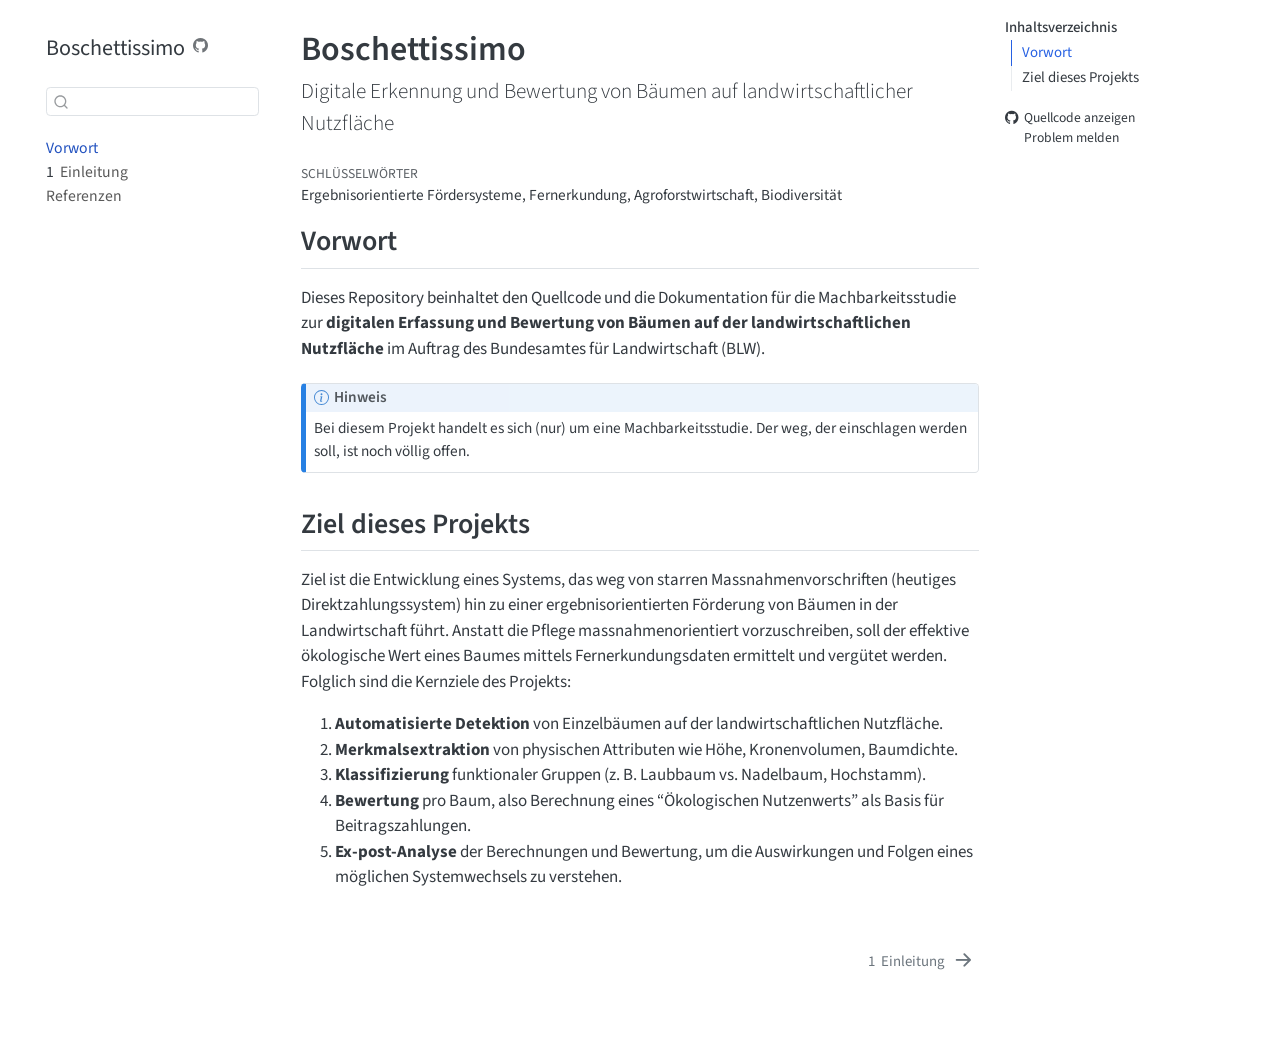
==== index.html @ b822438f "Built site for gh-pages" ====
<!DOCTYPE html>
<html xmlns="http://www.w3.org/1999/xhtml" lang="de-CH" xml:lang="de-CH"><head>

<meta charset="utf-8">
<meta name="generator" content="quarto-1.10.18">

<meta name="viewport" content="width=device-width, initial-scale=1.0, user-scalable=yes">

<meta name="keywords" content="Ergebnisorientierte Fördersysteme, Fernerkundung, Agroforstwirtschaft, Biodiversität">

<title>Boschettissimo</title>
<style>
/* Default styles provided by pandoc.
** See https://pandoc.org/MANUAL.html#variables-for-html for config info.
*/
span.smallcaps{font-variant: small-caps;}
div.columns{display: flex; gap: 1.5em;}
div.column{flex: auto;}
@media screen {
div.columns{gap: min(4vw, 1.5em);}
div.column{overflow-x: auto;}
}
div.hanging-indent{margin-left: 1.5em; text-indent: -1.5em;}
ul.task-list{list-style: none;}
ul.task-list li input[type="checkbox"] {
  width: 0.8em;
  margin: 0 0.8em 0.2em -1em; /* quarto-specific, see https://github.com/quarto-dev/quarto-cli/issues/4556 */ 
  vertical-align: middle;
}
</style>


<script src="site_libs/quarto-nav/quarto-nav.js"></script>
<script src="site_libs/quarto-nav/headroom.min.js"></script>
<script src="site_libs/clipboard/clipboard.min.js"></script>
<script src="site_libs/quarto-search/autocomplete.umd.js"></script>
<script src="site_libs/quarto-search/fuse.min.js"></script>
<script src="site_libs/quarto-search/quarto-search.js"></script>
<meta name="quarto:offset" content="./">
<link href="./intro.html" rel="next">
<script src="site_libs/quarto-html/quarto.js" type="module"></script>
<script src="site_libs/quarto-html/tabsets/tabsets.js" type="module"></script>
<script src="site_libs/quarto-html/popper.min.js"></script>
<script src="site_libs/quarto-html/tippy.umd.min.js"></script>
<script src="site_libs/quarto-html/anchor.min.js"></script>
<link href="site_libs/quarto-html/tippy.css" rel="stylesheet">
<link href="site_libs/quarto-html/quarto-syntax-highlighting-64a204ab8560d761af7679ceaba22944.css" rel="stylesheet" id="quarto-text-highlighting-styles">
<script src="site_libs/bootstrap/bootstrap.min.js"></script>
<link href="site_libs/bootstrap/bootstrap-icons.css" rel="stylesheet">
<link href="site_libs/bootstrap/bootstrap-343830dee7e81009abd9657442190b55.min.css" rel="stylesheet" append-hash="true" id="quarto-bootstrap" data-mode="light">
<script id="quarto-search-options" type="application/json">{
  "location": "sidebar",
  "copy-button": false,
  "collapse-after": 3,
  "panel-placement": "start",
  "type": "textbox",
  "limit": 50,
  "keyboard-shortcut": [
    "f",
    "/",
    "s"
  ],
  "show-item-context": false,
  "language": {
    "search-no-results-text": "Keine Treffer",
    "search-matching-documents-text": "Treffer",
    "search-copy-link-title": "Link in die Suche kopieren",
    "search-hide-matches-text": "Zusätzliche Treffer verbergen",
    "search-more-match-text": "weitere Treffer in diesem Dokument",
    "search-more-matches-text": "weitere Treffer in diesem Dokument",
    "search-clear-button-title": "Zurücksetzen",
    "search-text-placeholder": "",
    "search-detached-cancel-button-title": "Abbrechen",
    "search-submit-button-title": "Abschicken",
    "search-label": "Suchen"
  }
}</script>


</head>

<body class="nav-sidebar floating quarto-light">

<div id="quarto-search-results"></div>
  <header id="quarto-header" class="headroom fixed-top">
  <nav class="quarto-secondary-nav">
    <div class="container-fluid d-flex">
      <button type="button" class="quarto-btn-toggle btn" data-bs-toggle="collapse" role="button" data-bs-target=".quarto-sidebar-collapse-item" aria-controls="quarto-sidebar" aria-expanded="false" aria-label="Seitenleiste umschalten" onclick="if (window.quartoToggleHeadroom) { window.quartoToggleHeadroom(); }">
        <i class="bi bi-layout-text-sidebar-reverse"></i>
      </button>
        <nav class="quarto-page-breadcrumbs" aria-label="breadcrumb"><ol class="breadcrumb"><li class="breadcrumb-item"><a href="./index.html">Vorwort</a></li></ol></nav>
        <a class="flex-grow-1" role="navigation" data-bs-toggle="collapse" data-bs-target=".quarto-sidebar-collapse-item" aria-controls="quarto-sidebar" aria-expanded="false" aria-label="Seitenleiste umschalten" onclick="if (window.quartoToggleHeadroom) { window.quartoToggleHeadroom(); }">      
        </a>
      <button type="button" class="btn quarto-search-button" aria-label="Suchen" onclick="window.quartoOpenSearch();">
        <i class="bi bi-search"></i>
      </button>
    </div>
  </nav>
</header>
<!-- content -->
<div id="quarto-content" class="quarto-container page-columns page-rows-contents page-layout-article">
<!-- sidebar -->
  <nav id="quarto-sidebar" class="sidebar collapse collapse-horizontal quarto-sidebar-collapse-item sidebar-navigation floating overflow-auto">
    <div class="pt-lg-2 mt-2 text-left sidebar-header">
    <div class="sidebar-title mb-0 py-0">
      <a href="./">Boschettissimo</a> 
        <div class="sidebar-tools-main">
    <a href="https://github.com/blw-ofag-ufag/boschettissimo/tree/main/docs/" title="Quellcode" class="quarto-navigation-tool px-1" aria-label="Quellcode"><i class="bi bi-github"></i></a>
</div>
    </div>
      </div>
        <div class="mt-2 flex-shrink-0 align-items-center">
        <div class="sidebar-search">
        <div id="quarto-search" class="" title="Suchen"></div>
        </div>
        </div>
    <div class="sidebar-menu-container"> 
    <ul class="list-unstyled mt-1">
        <li class="sidebar-item">
  <div class="sidebar-item-container"> 
  <a href="./index.html" class="sidebar-item-text sidebar-link active">
 <span class="menu-text">Vorwort</span></a>
  </div>
</li>
        <li class="sidebar-item">
  <div class="sidebar-item-container"> 
  <a href="./intro.html" class="sidebar-item-text sidebar-link">
 <span class="menu-text"><span class="chapter-number">1</span>&nbsp; <span class="chapter-title">Einleitung</span></span></a>
  </div>
</li>
        <li class="sidebar-item">
  <div class="sidebar-item-container"> 
  <a href="./references.html" class="sidebar-item-text sidebar-link">
 <span class="menu-text">Referenzen</span></a>
  </div>
</li>
    </ul>
    </div>
</nav>
<div id="quarto-sidebar-glass" class="quarto-sidebar-collapse-item" data-bs-toggle="collapse" data-bs-target=".quarto-sidebar-collapse-item"></div>
<!-- margin-sidebar -->
    <div id="quarto-margin-sidebar" class="sidebar margin-sidebar">
        <nav id="TOC" role="doc-toc" class="toc-active">
    <h2 id="toc-title">Inhaltsverzeichnis</h2>
   
  <ul>
  <li><a href="#vorwort" id="toc-vorwort" class="nav-link active" data-scroll-target="#vorwort">Vorwort</a></li>
  <li><a href="#ziel-dieses-projekts" id="toc-ziel-dieses-projekts" class="nav-link" data-scroll-target="#ziel-dieses-projekts">Ziel dieses Projekts</a></li>
  </ul>
<div class="toc-actions"><ul><li><a href="https://github.com/blw-ofag-ufag/boschettissimo/blob/main/docs/index.qmd" class="toc-action"><i class="bi bi-github"></i>Quellcode anzeigen</a></li><li><a href="https://github.com/blw-ofag-ufag/boschettissimo/issues/new" class="toc-action"><i class="bi empty"></i>Problem melden</a></li></ul></div></nav>
    </div>
<!-- main -->
<main class="content" id="quarto-document-content">

<header id="title-block-header" class="quarto-title-block default">
<div class="quarto-title">
<h1 class="title">Boschettissimo</h1>
<p class="subtitle lead">Digitale Erkennung und Bewertung von Bäumen auf landwirtschaftlicher Nutzfläche</p>
</div>



<div class="quarto-title-meta">

    
  
    
  </div>
  

<div>
  <div class="keywords">
    <div class="block-title">Schlüsselwörter</div>
    <p>Ergebnisorientierte Fördersysteme, Fernerkundung, Agroforstwirtschaft, Biodiversität</p>
  </div>
</div>

</header>


<section id="vorwort" class="level2 unnumbered">
<h2 class="unnumbered anchored" data-anchor-id="vorwort">Vorwort</h2>
<p>Dieses Repository beinhaltet den Quellcode und die Dokumentation für die Machbarkeitsstudie zur <strong>digitalen Erfassung und Bewertung von Bäumen auf der landwirtschaftlichen Nutzfläche</strong> im Auftrag des Bundesamtes für Landwirtschaft (BLW).</p>
<div class="callout callout-style-default callout-note callout-titled">
<div class="callout-header d-flex align-content-center">
<div class="callout-icon-container">
<i class="callout-icon"></i>
</div>
<div class="callout-title-container flex-fill">
Hinweis
</div>
</div>
<div class="callout-body-container callout-body">
<p>Bei diesem Projekt handelt es sich (nur) um eine Machbarkeitsstudie. Der weg, der einschlagen werden soll, ist noch völlig offen.</p>
</div>
</div>
</section>
<section id="ziel-dieses-projekts" class="level2">
<h2 class="anchored" data-anchor-id="ziel-dieses-projekts">Ziel dieses Projekts</h2>
<p>Ziel ist die Entwicklung eines Systems, das weg von starren Massnahmenvorschriften (heutiges Direktzahlungssystem) hin zu einer ergebnisorientierten Förderung von Bäumen in der Landwirtschaft führt. Anstatt die Pflege massnahmenorientiert vorzuschreiben, soll der effektive ökologische Wert eines Baumes mittels Fernerkundungsdaten ermittelt und vergütet werden. Folglich sind die Kernziele des Projekts:</p>
<ol type="1">
<li><strong>Automatisierte Detektion</strong> von Einzelbäumen auf der landwirtschaftlichen Nutzfläche.</li>
<li><strong>Merkmalsextraktion</strong> von physischen Attributen wie Höhe, Kronenvolumen, Baumdichte.</li>
<li><strong>Klassifizierung</strong> funktionaler Gruppen (z. B. Laubbaum vs.&nbsp;Nadelbaum, Hochstamm).</li>
<li><strong>Bewertung</strong> pro Baum, also Berechnung eines “Ökologischen Nutzenwerts” als Basis für Beitragszahlungen.</li>
<li><strong>Ex-post-Analyse</strong> der Berechnungen und Bewertung, um die Auswirkungen und Folgen eines möglichen Systemwechsels zu verstehen.</li>
</ol>


</section>

</main> <!-- /main -->
<script id="quarto-html-after-body" type="application/javascript">
  window.document.addEventListener("DOMContentLoaded", function (event) {
    const icon = "";
    const anchorJS = new window.AnchorJS();
    anchorJS.options = {
      placement: 'right',
      icon: icon
    };
    anchorJS.add('.anchored');
    const isCodeAnnotation = (el) => {
      for (const clz of el.classList) {
        if (clz.startsWith('code-annotation-')) {                     
          return true;
        }
      }
      return false;
    }
    const onCopySuccess = function(e) {
      // button target
      const button = e.trigger;
      // don't keep focus
      button.blur();
      // flash "checked"
      button.classList.add('code-copy-button-checked');
      var currentTitle = button.getAttribute("title");
      button.setAttribute("title", "Kopiert");
      let tooltip;
      if (window.bootstrap) {
        button.setAttribute("data-bs-toggle", "tooltip");
        button.setAttribute("data-bs-placement", "left");
        button.setAttribute("data-bs-title", "Kopiert");
        tooltip = new bootstrap.Tooltip(button, 
          { trigger: "manual", 
            customClass: "code-copy-button-tooltip",
            offset: [0, -8]});
        tooltip.show();    
      }
      setTimeout(function() {
        if (tooltip) {
          tooltip.hide();
          button.removeAttribute("data-bs-title");
          button.removeAttribute("data-bs-toggle");
          button.removeAttribute("data-bs-placement");
        }
        button.setAttribute("title", currentTitle);
        button.classList.remove('code-copy-button-checked');
      }, 1000);
      // clear code selection
      e.clearSelection();
    }
    const getTextToCopy = function(trigger) {
      const outerScaffold = trigger.parentElement.cloneNode(true);
      const codeEl = outerScaffold.querySelector('code');
      for (const childEl of codeEl.children) {
        if (isCodeAnnotation(childEl)) {
          childEl.remove();
        }
      }
      return codeEl.innerText;
    }
    const clipboard = new window.ClipboardJS('.code-copy-button:not([data-in-quarto-modal])', {
      text: getTextToCopy
    });
    clipboard.on('success', onCopySuccess);
    if (window.document.getElementById('quarto-embedded-source-code-modal')) {
      const clipboardModal = new window.ClipboardJS('.code-copy-button[data-in-quarto-modal]', {
        text: getTextToCopy,
        container: window.document.getElementById('quarto-embedded-source-code-modal')
      });
      clipboardModal.on('success', onCopySuccess);
    }
      var localhostRegex = new RegExp(/^(?:http|https):\/\/localhost\:?[0-9]*\//);
      var mailtoRegex = new RegExp(/^mailto:/);
        var filterRegex = new RegExp('/' + window.location.host + '/');
      var isInternal = (href) => {
          return filterRegex.test(href) || localhostRegex.test(href) || mailtoRegex.test(href);
      }
      // Inspect non-navigation links and adorn them if external
     var links = window.document.querySelectorAll('a[href]:not(.nav-link):not(.navbar-brand):not(.toc-action):not(.sidebar-link):not(.sidebar-item-toggle):not(.pagination-link):not(.no-external):not([aria-hidden]):not(.dropdown-item):not(.quarto-navigation-tool):not(.about-link)');
      for (var i=0; i<links.length; i++) {
        const link = links[i];
        if (!isInternal(link.href)) {
          // undo the damage that might have been done by quarto-nav.js in the case of
          // links that we want to consider external
          if (link.dataset.originalHref !== undefined) {
            link.href = link.dataset.originalHref;
          }
        }
      }
    function tippyHover(el, contentFn, onTriggerFn, onUntriggerFn) {
      const config = {
        allowHTML: true,
        maxWidth: 500,
        delay: 100,
        arrow: false,
        appendTo: function(el) {
            return el.parentElement;
        },
        interactive: true,
        interactiveBorder: 10,
        theme: 'quarto',
        placement: 'bottom-start',
      };
      if (contentFn) {
        config.content = contentFn;
      }
      if (onTriggerFn) {
        config.onTrigger = onTriggerFn;
      }
      if (onUntriggerFn) {
        config.onUntrigger = onUntriggerFn;
      }
      window.tippy(el, config); 
    }
    const noterefs = window.document.querySelectorAll('a[role="doc-noteref"]');
    for (var i=0; i<noterefs.length; i++) {
      const ref = noterefs[i];
      tippyHover(ref, function() {
        // use id or data attribute instead here
        let href = ref.getAttribute('data-footnote-href') || ref.getAttribute('href');
        try { href = new URL(href).hash; } catch {}
        const id = href.replace(/^#\/?/, "");
        const note = window.document.getElementById(id);
        if (note) {
          return note.innerHTML;
        } else {
          return "";
        }
      });
    }
    const xrefs = window.document.querySelectorAll('a.quarto-xref');
    const processXRef = (id, note) => {
      // Strip column container classes
      const stripColumnClz = (el) => {
        el.classList.remove("page-full", "page-columns");
        if (el.children) {
          for (const child of el.children) {
            stripColumnClz(child);
          }
        }
      }
      stripColumnClz(note)
      if (id === null || id.startsWith('sec-')) {
        // Special case sections, only their first couple elements
        const container = document.createElement("div");
        if (note.children && note.children.length > 2) {
          container.appendChild(note.children[0].cloneNode(true));
          for (let i = 1; i < note.children.length; i++) {
            const child = note.children[i];
            if (child.tagName === "P" && child.innerText === "") {
              continue;
            } else {
              container.appendChild(child.cloneNode(true));
              break;
            }
          }
          if (window.Quarto?.typesetMath) {
            window.Quarto.typesetMath(container);
          }
          return container.innerHTML
        } else {
          if (window.Quarto?.typesetMath) {
            window.Quarto.typesetMath(note);
          }
          return note.innerHTML;
        }
      } else {
        // Remove any anchor links if they are present
        const anchorLink = note.querySelector('a.anchorjs-link');
        if (anchorLink) {
          anchorLink.remove();
        }
        if (window.Quarto?.typesetMath) {
          window.Quarto.typesetMath(note);
        }
        if (note.classList.contains("callout")) {
          return note.outerHTML;
        } else {
          return note.innerHTML;
        }
      }
    }
    for (var i=0; i<xrefs.length; i++) {
      const xref = xrefs[i];
      tippyHover(xref, undefined, function(instance) {
        instance.disable();
        let url = xref.getAttribute('href');
        let hash = undefined; 
        if (url.startsWith('#')) {
          hash = url;
        } else {
          try { hash = new URL(url).hash; } catch {}
        }
        if (hash) {
          const id = hash.replace(/^#\/?/, "");
          const note = window.document.getElementById(id);
          if (note !== null) {
            try {
              const html = processXRef(id, note.cloneNode(true));
              instance.setContent(html);
            } finally {
              instance.enable();
              instance.show();
            }
          } else {
            // See if we can fetch this
            fetch(url.split('#')[0])
            .then(res => res.text())
            .then(html => {
              const parser = new DOMParser();
              const htmlDoc = parser.parseFromString(html, "text/html");
              const note = htmlDoc.getElementById(id);
              if (note !== null) {
                const html = processXRef(id, note);
                instance.setContent(html);
              } 
            }).finally(() => {
              instance.enable();
              instance.show();
            });
          }
        } else {
          // See if we can fetch a full url (with no hash to target)
          // This is a special case and we should probably do some content thinning / targeting
          fetch(url)
          .then(res => res.text())
          .then(html => {
            const parser = new DOMParser();
            const htmlDoc = parser.parseFromString(html, "text/html");
            const note = htmlDoc.querySelector('main.content');
            if (note !== null) {
              // This should only happen for chapter cross references
              // (since there is no id in the URL)
              // remove the first header
              if (note.children.length > 0 && note.children[0].tagName === "HEADER") {
                note.children[0].remove();
              }
              const html = processXRef(null, note);
              instance.setContent(html);
            } 
          }).finally(() => {
            instance.enable();
            instance.show();
          });
        }
      }, function(instance) {
      });
    }
        let selectedAnnoteEl;
        const selectorForAnnotation = ( cell, annotation) => {
          let cellAttr = 'data-code-cell="' + cell + '"';
          let lineAttr = 'data-code-annotation="' +  annotation + '"';
          const selector = 'span[' + cellAttr + '][' + lineAttr + ']';
          return selector;
        }
        const selectCodeLines = (annoteEl) => {
          const doc = window.document;
          const targetCell = annoteEl.getAttribute("data-target-cell");
          const targetAnnotation = annoteEl.getAttribute("data-target-annotation");
          const annoteSpan = window.document.querySelector(selectorForAnnotation(targetCell, targetAnnotation));
          const lines = annoteSpan.getAttribute("data-code-lines").split(",");
          const lineIds = lines.map((line) => {
            return targetCell + "-" + line;
          })
          let top = null;
          let height = null;
          let parent = null;
          if (lineIds.length > 0) {
              //compute the position of the single el (top and bottom and make a div)
              const el = window.document.getElementById(lineIds[0]);
              top = el.offsetTop;
              height = el.offsetHeight;
              parent = el.parentElement.parentElement;
            if (lineIds.length > 1) {
              const lastEl = window.document.getElementById(lineIds[lineIds.length - 1]);
              const bottom = lastEl.offsetTop + lastEl.offsetHeight;
              height = bottom - top;
            }
            if (top !== null && height !== null && parent !== null) {
              // cook up a div (if necessary) and position it 
              let div = window.document.getElementById("code-annotation-line-highlight");
              if (div === null) {
                div = window.document.createElement("div");
                div.setAttribute("id", "code-annotation-line-highlight");
                div.style.position = 'absolute';
                parent.appendChild(div);
              }
              div.style.top = top - 2 + "px";
              div.style.height = height + 4 + "px";
              div.style.left = 0;
              let gutterDiv = window.document.getElementById("code-annotation-line-highlight-gutter");
              if (gutterDiv === null) {
                gutterDiv = window.document.createElement("div");
                gutterDiv.setAttribute("id", "code-annotation-line-highlight-gutter");
                gutterDiv.style.position = 'absolute';
                const codeCell = window.document.getElementById(targetCell);
                const gutter = codeCell.querySelector('.code-annotation-gutter');
                gutter.appendChild(gutterDiv);
              }
              gutterDiv.style.top = top - 2 + "px";
              gutterDiv.style.height = height + 4 + "px";
            }
            selectedAnnoteEl = annoteEl;
          }
        };
        const unselectCodeLines = () => {
          const elementsIds = ["code-annotation-line-highlight", "code-annotation-line-highlight-gutter"];
          elementsIds.forEach((elId) => {
            const div = window.document.getElementById(elId);
            if (div) {
              div.remove();
            }
          });
          selectedAnnoteEl = undefined;
        };
          // Handle positioning of the toggle
      window.addEventListener(
        "resize",
        throttle(() => {
          elRect = undefined;
          if (selectedAnnoteEl) {
            selectCodeLines(selectedAnnoteEl);
          }
        }, 10)
      );
      function throttle(fn, ms) {
      let throttle = false;
      let timer;
        return (...args) => {
          if(!throttle) { // first call gets through
              fn.apply(this, args);
              throttle = true;
          } else { // all the others get throttled
              if(timer) clearTimeout(timer); // cancel #2
              timer = setTimeout(() => {
                fn.apply(this, args);
                timer = throttle = false;
              }, ms);
          }
        };
      }
        // Attach click handler to the DT
        const annoteDls = window.document.querySelectorAll('dt[data-target-cell]');
        for (const annoteDlNode of annoteDls) {
          annoteDlNode.addEventListener('click', (event) => {
            const clickedEl = event.target;
            if (clickedEl !== selectedAnnoteEl) {
              unselectCodeLines();
              const activeEl = window.document.querySelector('dt[data-target-cell].code-annotation-active');
              if (activeEl) {
                activeEl.classList.remove('code-annotation-active');
              }
              selectCodeLines(clickedEl);
              clickedEl.classList.add('code-annotation-active');
            } else {
              // Unselect the line
              unselectCodeLines();
              clickedEl.classList.remove('code-annotation-active');
            }
          });
        }
    const findCites = (el) => {
      const parentEl = el.parentElement;
      if (parentEl) {
        const cites = parentEl.dataset.cites;
        if (cites) {
          return {
            el,
            cites: cites.split(' ')
          };
        } else {
          return findCites(el.parentElement)
        }
      } else {
        return undefined;
      }
    };
    var bibliorefs = window.document.querySelectorAll('a[role="doc-biblioref"]');
    for (var i=0; i<bibliorefs.length; i++) {
      const ref = bibliorefs[i];
      const citeInfo = findCites(ref);
      if (citeInfo) {
        tippyHover(citeInfo.el, function() {
          var popup = window.document.createElement('div');
          citeInfo.cites.forEach(function(cite) {
            var citeDiv = window.document.createElement('div');
            citeDiv.classList.add('hanging-indent');
            citeDiv.classList.add('csl-entry');
            var biblioDiv = window.document.getElementById('ref-' + cite);
            if (biblioDiv) {
              citeDiv.innerHTML = biblioDiv.innerHTML;
            }
            popup.appendChild(citeDiv);
          });
          return popup.innerHTML;
        });
      }
    }
  });
  </script>
<nav class="page-navigation">
  <div class="nav-page nav-page-previous">
  </div>
  <div class="nav-page nav-page-next">
      <a href="./intro.html" class="pagination-link" aria-label="Einleitung">
        <span class="nav-page-text"><span class="chapter-number">1</span>&nbsp; <span class="chapter-title">Einleitung</span></span> <i class="bi bi-arrow-right-short"></i>
      </a>
  </div>
</nav>
</div> <!-- /content -->




<footer class="footer"><div class="nav-footer"><div class="nav-footer-center"><div class="toc-actions d-sm-block d-md-none"><ul><li><a href="https://github.com/blw-ofag-ufag/boschettissimo/blob/main/docs/index.qmd" class="toc-action"><i class="bi bi-github"></i>Quellcode anzeigen</a></li><li><a href="https://github.com/blw-ofag-ufag/boschettissimo/issues/new" class="toc-action"><i class="bi empty"></i>Problem melden</a></li></ul></div></div></div></footer></body></html>
---- site_libs/quarto-html/tippy.css ----
.tippy-box[data-animation=fade][data-state=hidden]{opacity:0}[data-tippy-root]{max-width:calc(100vw - 10px)}.tippy-box{position:relative;background-color:#333;color:#fff;border-radius:4px;font-size:14px;line-height:1.4;white-space:normal;outline:0;transition-property:transform,visibility,opacity}.tippy-box[data-placement^=top]>.tippy-arrow{bottom:0}.tippy-box[data-placement^=top]>.tippy-arrow:before{bottom:-7px;left:0;border-width:8px 8px 0;border-top-color:initial;transform-origin:center top}.tippy-box[data-placement^=bottom]>.tippy-arrow{top:0}.tippy-box[data-placement^=bottom]>.tippy-arrow:before{top:-7px;left:0;border-width:0 8px 8px;border-bottom-color:initial;transform-origin:center bottom}.tippy-box[data-placement^=left]>.tippy-arrow{right:0}.tippy-box[data-placement^=left]>.tippy-arrow:before{border-width:8px 0 8px 8px;border-left-color:initial;right:-7px;transform-origin:center left}.tippy-box[data-placement^=right]>.tippy-arrow{left:0}.tippy-box[data-placement^=right]>.tippy-arrow:before{left:-7px;border-width:8px 8px 8px 0;border-right-color:initial;transform-origin:center right}.tippy-box[data-inertia][data-state=visible]{transition-timing-function:cubic-bezier(.54,1.5,.38,1.11)}.tippy-arrow{width:16px;height:16px;color:#333}.tippy-arrow:before{content:"";position:absolute;border-color:transparent;border-style:solid}.tippy-content{position:relative;padding:5px 9px;z-index:1}
---- site_libs/quarto-html/quarto-syntax-highlighting-64a204ab8560d761af7679ceaba22944.css ----
/* quarto syntax highlight colors */
:root {
  --quarto-hl-ot-color: #003B4F;
  --quarto-hl-at-color: #657422;
  --quarto-hl-ss-color: #20794D;
  --quarto-hl-an-color: #5E5E5E;
  --quarto-hl-fu-color: #4758AB;
  --quarto-hl-st-color: #20794D;
  --quarto-hl-cf-color: #003B4F;
  --quarto-hl-op-color: #5E5E5E;
  --quarto-hl-er-color: #AD0000;
  --quarto-hl-bn-color: #AD0000;
  --quarto-hl-al-color: #AD0000;
  --quarto-hl-va-color: #111111;
  --quarto-hl-bu-color: inherit;
  --quarto-hl-ex-color: inherit;
  --quarto-hl-pp-color: #AD0000;
  --quarto-hl-in-color: #5E5E5E;
  --quarto-hl-vs-color: #20794D;
  --quarto-hl-wa-color: #5E5E5E;
  --quarto-hl-do-color: #5E5E5E;
  --quarto-hl-im-color: #00769E;
  --quarto-hl-ch-color: #20794D;
  --quarto-hl-dt-color: #AD0000;
  --quarto-hl-fl-color: #AD0000;
  --quarto-hl-co-color: #5E5E5E;
  --quarto-hl-cv-color: #5E5E5E;
  --quarto-hl-cn-color: #8f5902;
  --quarto-hl-sc-color: #5E5E5E;
  --quarto-hl-dv-color: #AD0000;
  --quarto-hl-kw-color: #003B4F;
}

/* other quarto variables */
:root {
  --quarto-font-monospace: SFMono-Regular, Menlo, Monaco, Consolas, "Liberation Mono", "Courier New", monospace;
}

/* syntax highlight based on Pandoc's rules */
pre > code.sourceCode > span {
  color: #003B4F;
}

code.sourceCode > span {
  color: #003B4F;
}

div.sourceCode,
div.sourceCode pre.sourceCode {
  color: #003B4F;
}

/* Normal */
code span {
  color: #003B4F;
}

/* Alert */
code span.al {
  color: #AD0000;
  font-style: inherit;
}

/* Annotation */
code span.an {
  color: #5E5E5E;
  font-style: inherit;
}

/* Attribute */
code span.at {
  color: #657422;
  font-style: inherit;
}

/* BaseN */
code span.bn {
  color: #AD0000;
  font-style: inherit;
}

/* BuiltIn */
code span.bu {
  font-style: inherit;
}

/* ControlFlow */
code span.cf {
  color: #003B4F;
  font-weight: bold;
  font-style: inherit;
}

/* Char */
code span.ch {
  color: #20794D;
  font-style: inherit;
}

/* Constant */
code span.cn {
  color: #8f5902;
  font-style: inherit;
}

/* Comment */
code span.co {
  color: #5E5E5E;
  font-style: inherit;
}

/* CommentVar */
code span.cv {
  color: #5E5E5E;
  font-style: italic;
}

/* Documentation */
code span.do {
  color: #5E5E5E;
  font-style: italic;
}

/* DataType */
code span.dt {
  color: #AD0000;
  font-style: inherit;
}

/* DecVal */
code span.dv {
  color: #AD0000;
  font-style: inherit;
}

/* Error */
code span.er {
  color: #AD0000;
  font-style: inherit;
}

/* Extension */
code span.ex {
  font-style: inherit;
}

/* Float */
code span.fl {
  color: #AD0000;
  font-style: inherit;
}

/* Function */
code span.fu {
  color: #4758AB;
  font-style: inherit;
}

/* Import */
code span.im {
  color: #00769E;
  font-style: inherit;
}

/* Information */
code span.in {
  color: #5E5E5E;
  font-style: inherit;
}

/* Keyword */
code span.kw {
  color: #003B4F;
  font-weight: bold;
  font-style: inherit;
}

/* Operator */
code span.op {
  color: #5E5E5E;
  font-style: inherit;
}

/* Other */
code span.ot {
  color: #003B4F;
  font-style: inherit;
}

/* Preprocessor */
code span.pp {
  color: #AD0000;
  font-style: inherit;
}

/* SpecialChar */
code span.sc {
  color: #5E5E5E;
  font-style: inherit;
}

/* SpecialString */
code span.ss {
  color: #20794D;
  font-style: inherit;
}

/* String */
code span.st {
  color: #20794D;
  font-style: inherit;
}

/* Variable */
code span.va {
  color: #111111;
  font-style: inherit;
}

/* VerbatimString */
code span.vs {
  color: #20794D;
  font-style: inherit;
}

/* Warning */
code span.wa {
  color: #5E5E5E;
  font-style: italic;
}

.prevent-inlining {
  content: "</";
}

/*# sourceMappingURL=9d8d5bb603a83b8298b89080a598c93b.css.map */
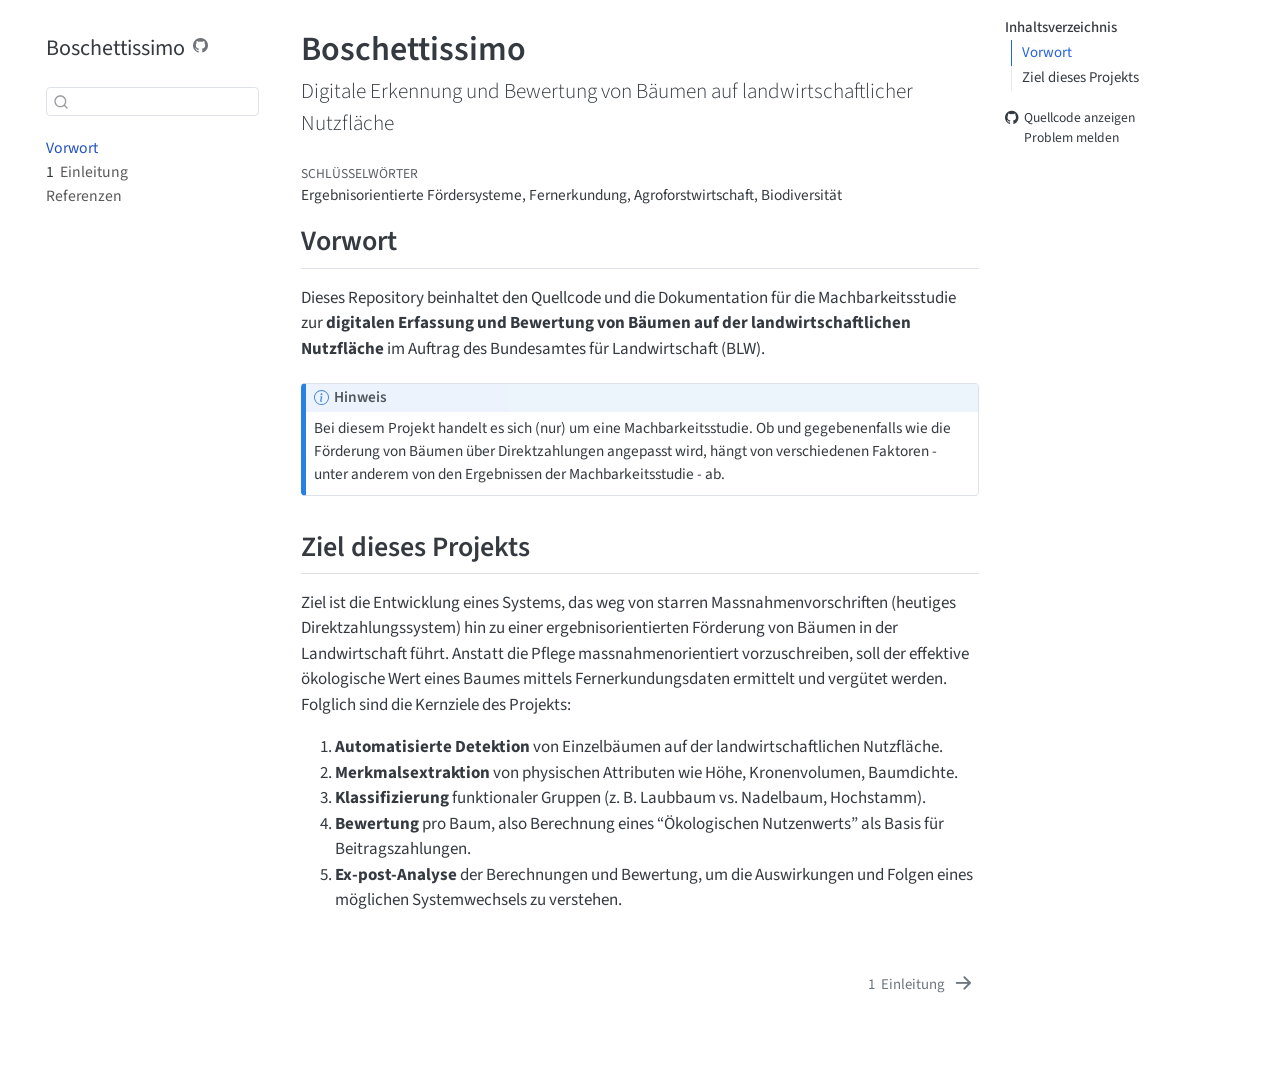
==== commit 76a3484f: "Built site for gh-pages" ====
--- a/index.html
+++ b/index.html
@@ -191,7 +191,7 @@
 </div>
 </div>
 <div class="callout-body-container callout-body">
-<p>Bei diesem Projekt handelt es sich (nur) um eine Machbarkeitsstudie. Der weg, der einschlagen werden soll, ist noch völlig offen.</p>
+<p>Bei diesem Projekt handelt es sich (nur) um eine Machbarkeitsstudie. Ob und gegebenenfalls wie die Förderung von Bäumen über Direktzahlungen angepasst wird, hängt von verschiedenen Faktoren - unter anderem von den Ergebnissen der Machbarkeitsstudie - ab.</p>
 </div>
 </div>
 </section>
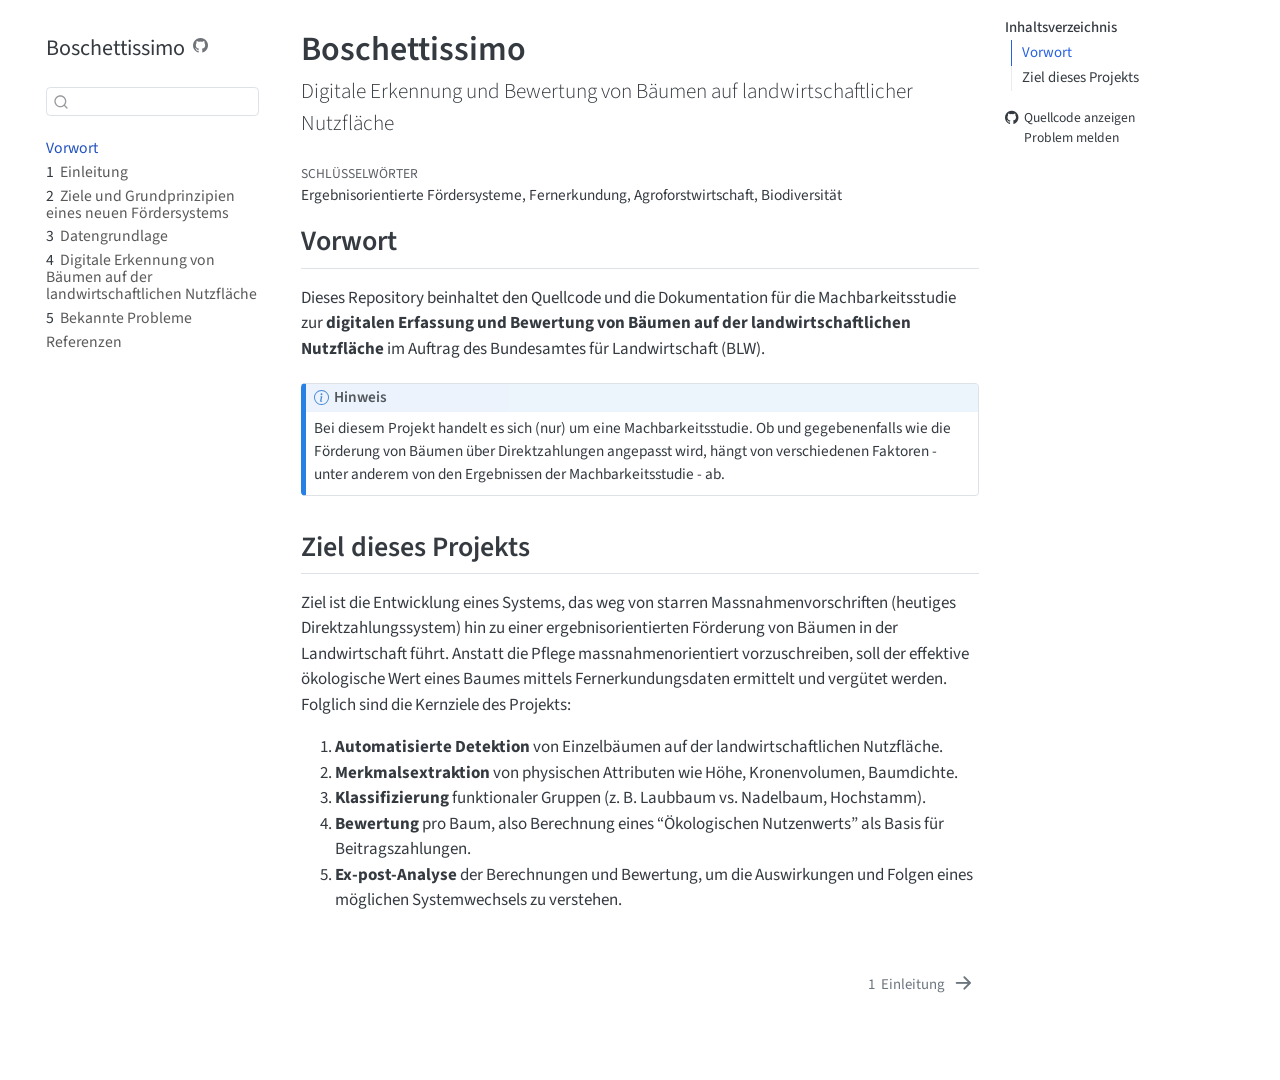
==== commit 1eede40c: "Built site for gh-pages" ====
--- a/index.html
+++ b/index.html
@@ -126,6 +126,30 @@
   <div class="sidebar-item-container"> 
   <a href="./intro.html" class="sidebar-item-text sidebar-link">
  <span class="menu-text"><span class="chapter-number">1</span>&nbsp; <span class="chapter-title">Einleitung</span></span></a>
+  </div>
+</li>
+        <li class="sidebar-item">
+  <div class="sidebar-item-container"> 
+  <a href="./aim.html" class="sidebar-item-text sidebar-link">
+ <span class="menu-text"><span class="chapter-number">2</span>&nbsp; <span class="chapter-title">Ziele und Grundprinzipien eines neuen Fördersystems</span></span></a>
+  </div>
+</li>
+        <li class="sidebar-item">
+  <div class="sidebar-item-container"> 
+  <a href="./data.html" class="sidebar-item-text sidebar-link">
+ <span class="menu-text"><span class="chapter-number">3</span>&nbsp; <span class="chapter-title">Datengrundlage</span></span></a>
+  </div>
+</li>
+        <li class="sidebar-item">
+  <div class="sidebar-item-container"> 
+  <a href="./detection.html" class="sidebar-item-text sidebar-link">
+ <span class="menu-text"><span class="chapter-number">4</span>&nbsp; <span class="chapter-title">Digitale Erkennung von Bäumen auf der landwirtschaftlichen Nutzfläche</span></span></a>
+  </div>
+</li>
+        <li class="sidebar-item">
+  <div class="sidebar-item-container"> 
+  <a href="./limitations.html" class="sidebar-item-text sidebar-link">
+ <span class="menu-text"><span class="chapter-number">5</span>&nbsp; <span class="chapter-title">Bekannte Probleme</span></span></a>
   </div>
 </li>
         <li class="sidebar-item">
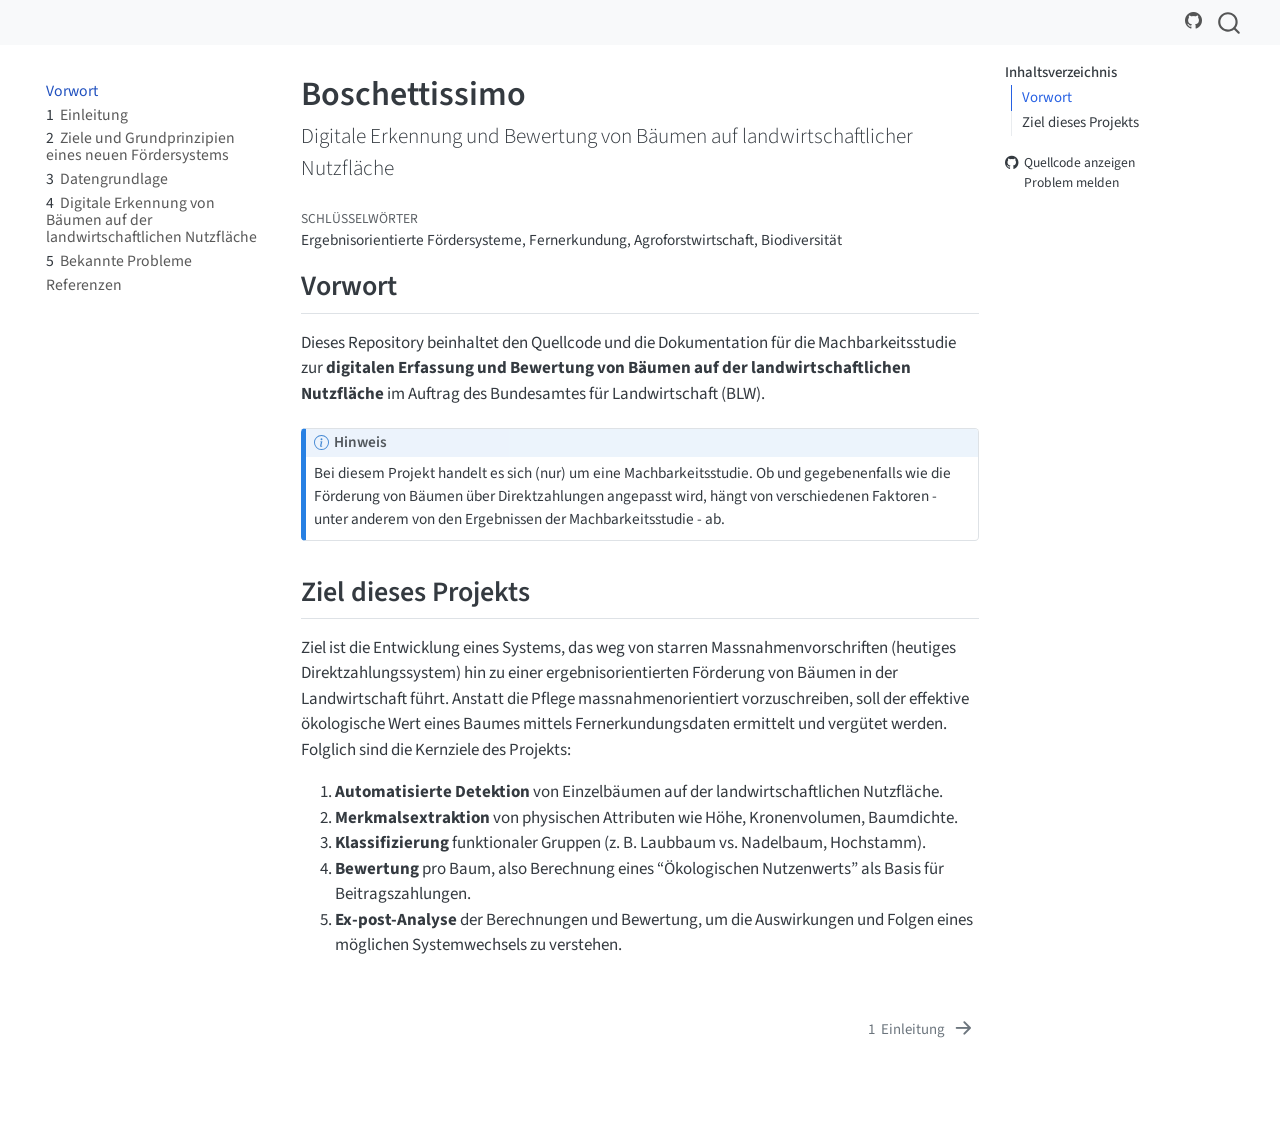
==== commit 31531c14: "Built site for gh-pages" ====
--- a/index.html
+++ b/index.html
@@ -49,11 +49,11 @@
 <link href="site_libs/bootstrap/bootstrap-icons.css" rel="stylesheet">
 <link href="site_libs/bootstrap/bootstrap-343830dee7e81009abd9657442190b55.min.css" rel="stylesheet" append-hash="true" id="quarto-bootstrap" data-mode="light">
 <script id="quarto-search-options" type="application/json">{
-  "location": "sidebar",
+  "location": "navbar",
   "copy-button": false,
   "collapse-after": 3,
-  "panel-placement": "start",
-  "type": "textbox",
+  "panel-placement": "end",
+  "type": "overlay",
   "limit": 50,
   "keyboard-shortcut": [
     "f",
@@ -79,10 +79,18 @@
 
 </head>
 
-<body class="nav-sidebar floating quarto-light">
+<body class="nav-sidebar floating nav-fixed quarto-light">
 
 <div id="quarto-search-results"></div>
   <header id="quarto-header" class="headroom fixed-top">
+    <nav class="navbar navbar-expand-lg " data-bs-theme="dark">
+      <div class="navbar-container container-fluid">
+        <div class="quarto-navbar-tools tools-end">
+    <a href="https://github.com/blw-ofag-ufag/boschettissimo/tree/main/docs/" title="Quellcode" class="quarto-navigation-tool px-1" aria-label="Quellcode"><i class="bi bi-github"></i></a>
+</div>
+          <div id="quarto-search" class="" title="Suchen"></div>
+      </div> <!-- /container-fluid -->
+    </nav>
   <nav class="quarto-secondary-nav">
     <div class="container-fluid d-flex">
       <button type="button" class="quarto-btn-toggle btn" data-bs-toggle="collapse" role="button" data-bs-target=".quarto-sidebar-collapse-item" aria-controls="quarto-sidebar" aria-expanded="false" aria-label="Seitenleiste umschalten" onclick="if (window.quartoToggleHeadroom) { window.quartoToggleHeadroom(); }">
@@ -91,29 +99,13 @@
         <nav class="quarto-page-breadcrumbs" aria-label="breadcrumb"><ol class="breadcrumb"><li class="breadcrumb-item"><a href="./index.html">Vorwort</a></li></ol></nav>
         <a class="flex-grow-1" role="navigation" data-bs-toggle="collapse" data-bs-target=".quarto-sidebar-collapse-item" aria-controls="quarto-sidebar" aria-expanded="false" aria-label="Seitenleiste umschalten" onclick="if (window.quartoToggleHeadroom) { window.quartoToggleHeadroom(); }">      
         </a>
-      <button type="button" class="btn quarto-search-button" aria-label="Suchen" onclick="window.quartoOpenSearch();">
-        <i class="bi bi-search"></i>
-      </button>
     </div>
   </nav>
 </header>
 <!-- content -->
-<div id="quarto-content" class="quarto-container page-columns page-rows-contents page-layout-article">
+<div id="quarto-content" class="quarto-container page-columns page-rows-contents page-layout-article page-navbar">
 <!-- sidebar -->
   <nav id="quarto-sidebar" class="sidebar collapse collapse-horizontal quarto-sidebar-collapse-item sidebar-navigation floating overflow-auto">
-    <div class="pt-lg-2 mt-2 text-left sidebar-header">
-    <div class="sidebar-title mb-0 py-0">
-      <a href="./">Boschettissimo</a> 
-        <div class="sidebar-tools-main">
-    <a href="https://github.com/blw-ofag-ufag/boschettissimo/tree/main/docs/" title="Quellcode" class="quarto-navigation-tool px-1" aria-label="Quellcode"><i class="bi bi-github"></i></a>
-</div>
-    </div>
-      </div>
-        <div class="mt-2 flex-shrink-0 align-items-center">
-        <div class="sidebar-search">
-        <div id="quarto-search" class="" title="Suchen"></div>
-        </div>
-        </div>
     <div class="sidebar-menu-container"> 
     <ul class="list-unstyled mt-1">
         <li class="sidebar-item">
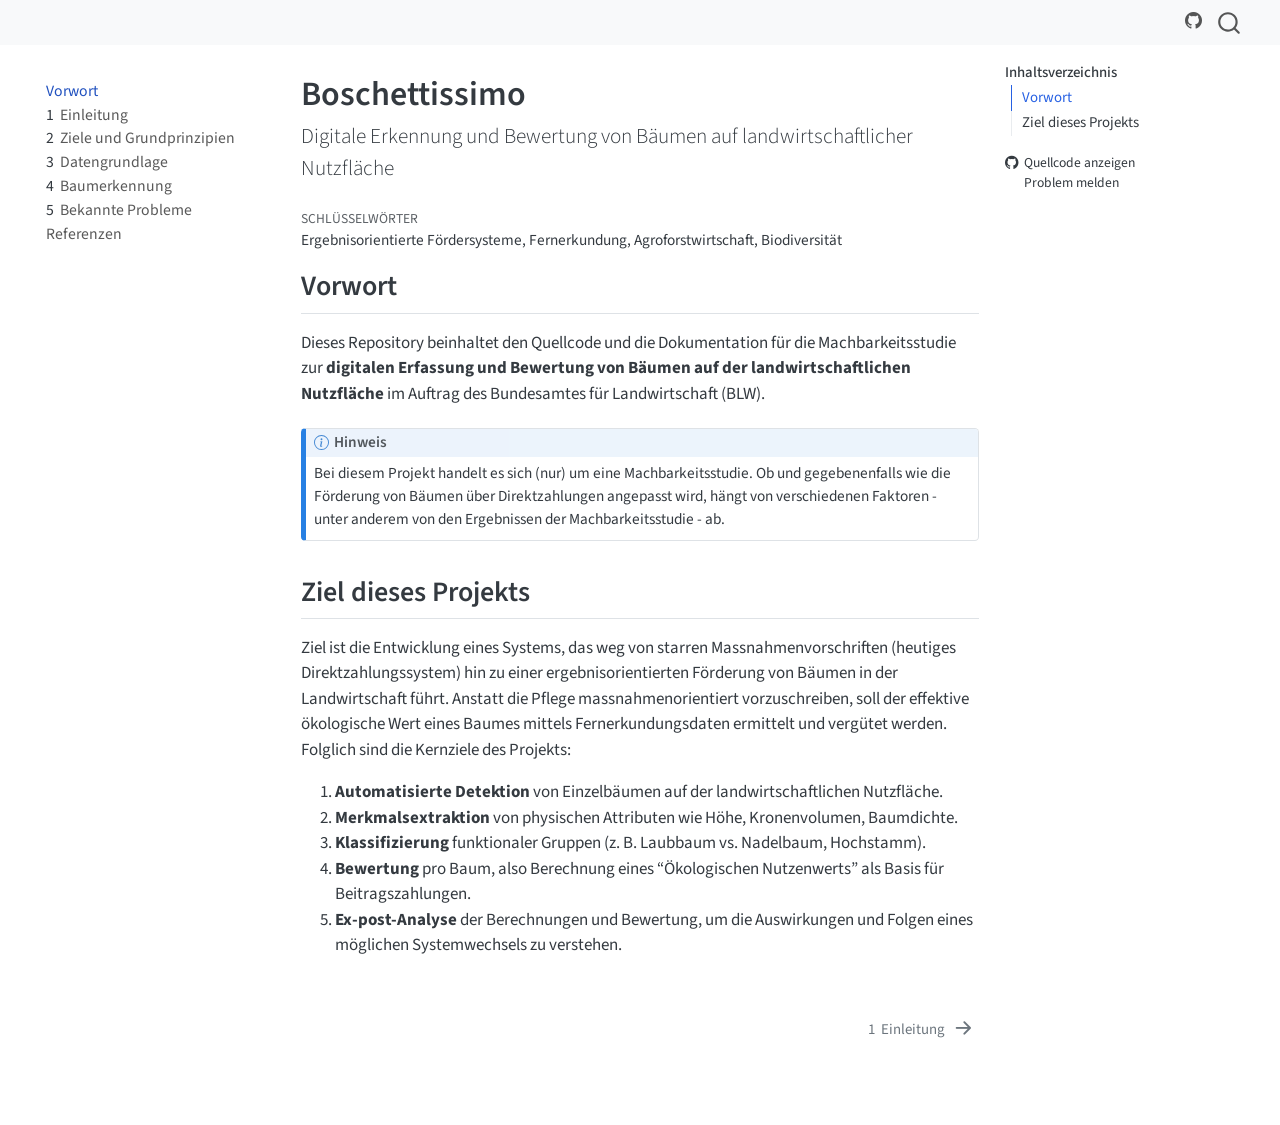
==== commit a62cebfd: "Built site for gh-pages" ====
--- a/index.html
+++ b/index.html
@@ -123,7 +123,7 @@
         <li class="sidebar-item">
   <div class="sidebar-item-container"> 
   <a href="./aim.html" class="sidebar-item-text sidebar-link">
- <span class="menu-text"><span class="chapter-number">2</span>&nbsp; <span class="chapter-title">Ziele und Grundprinzipien eines neuen Fördersystems</span></span></a>
+ <span class="menu-text"><span class="chapter-number">2</span>&nbsp; <span class="chapter-title">Ziele und Grundprinzipien</span></span></a>
   </div>
 </li>
         <li class="sidebar-item">
@@ -135,7 +135,7 @@
         <li class="sidebar-item">
   <div class="sidebar-item-container"> 
   <a href="./detection.html" class="sidebar-item-text sidebar-link">
- <span class="menu-text"><span class="chapter-number">4</span>&nbsp; <span class="chapter-title">Digitale Erkennung von Bäumen auf der landwirtschaftlichen Nutzfläche</span></span></a>
+ <span class="menu-text"><span class="chapter-number">4</span>&nbsp; <span class="chapter-title">Baumerkennung</span></span></a>
   </div>
 </li>
         <li class="sidebar-item">
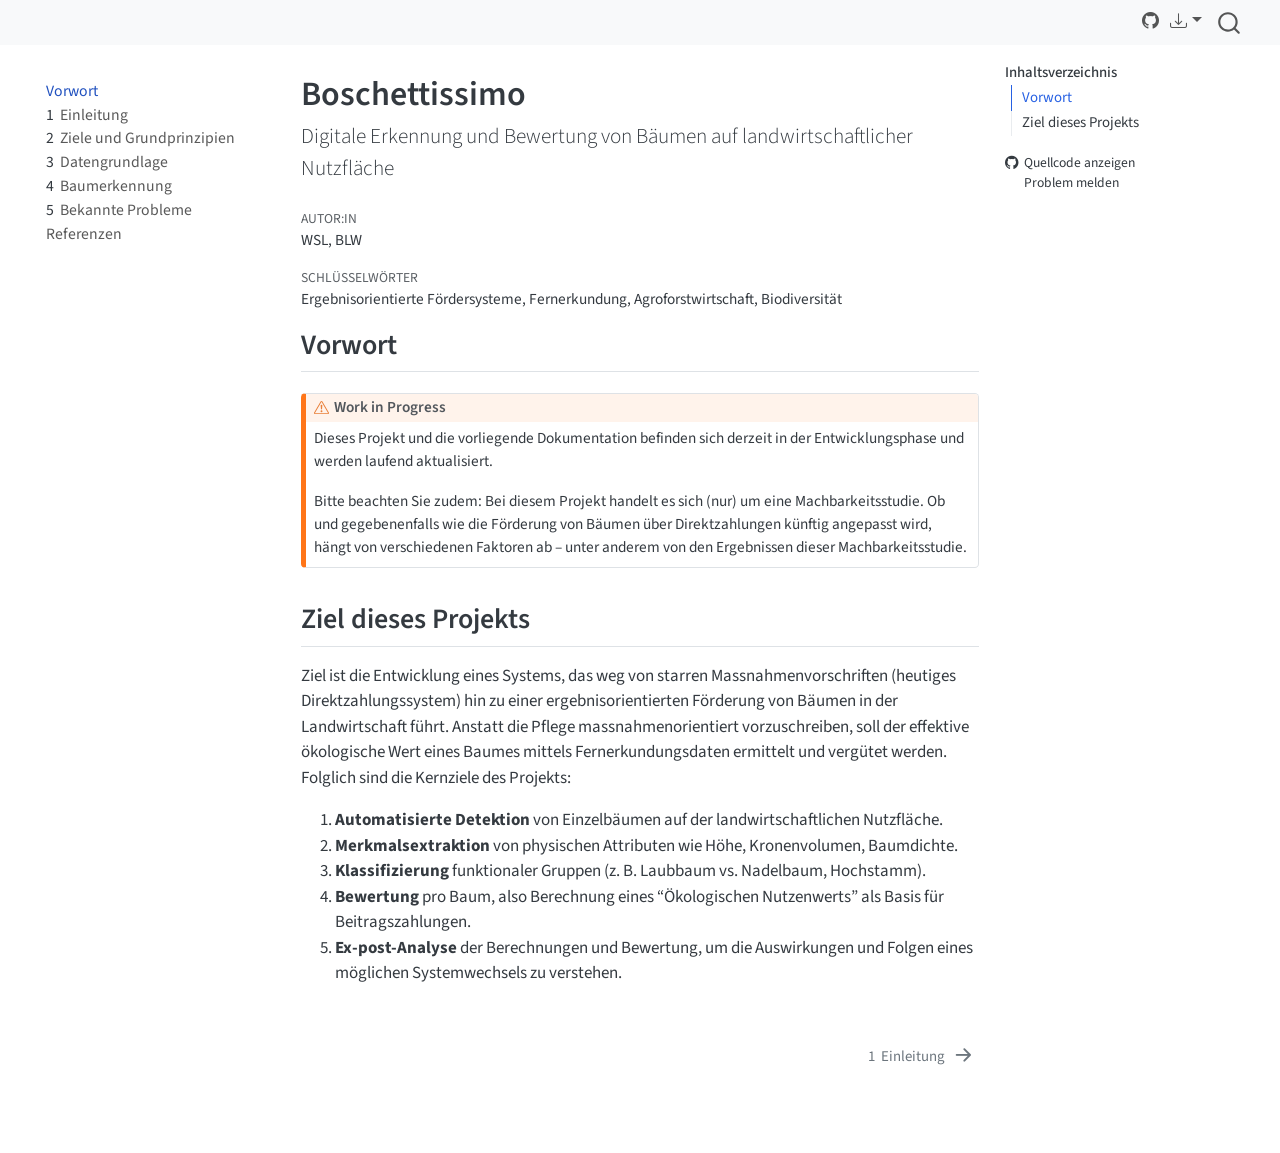
==== commit 7d853cf8: "Built site for gh-pages" ====
--- a/index.html
+++ b/index.html
@@ -6,6 +6,7 @@
 
 <meta name="viewport" content="width=device-width, initial-scale=1.0, user-scalable=yes">
 
+<meta name="author" content="WSL, BLW">
 <meta name="keywords" content="Ergebnisorientierte Fördersysteme, Fernerkundung, Agroforstwirtschaft, Biodiversität">
 
 <title>Boschettissimo</title>
@@ -47,7 +48,7 @@
 <link href="site_libs/quarto-html/quarto-syntax-highlighting-64a204ab8560d761af7679ceaba22944.css" rel="stylesheet" id="quarto-text-highlighting-styles">
 <script src="site_libs/bootstrap/bootstrap.min.js"></script>
 <link href="site_libs/bootstrap/bootstrap-icons.css" rel="stylesheet">
-<link href="site_libs/bootstrap/bootstrap-343830dee7e81009abd9657442190b55.min.css" rel="stylesheet" append-hash="true" id="quarto-bootstrap" data-mode="light">
+<link href="site_libs/bootstrap/bootstrap-3d497cff885f6278d37568d0ef0763f8.min.css" rel="stylesheet" append-hash="true" id="quarto-bootstrap" data-mode="light">
 <script id="quarto-search-options" type="application/json">{
   "location": "navbar",
   "copy-button": false,
@@ -87,6 +88,23 @@
       <div class="navbar-container container-fluid">
         <div class="quarto-navbar-tools tools-end">
     <a href="https://github.com/blw-ofag-ufag/boschettissimo/tree/main/docs/" title="Quellcode" class="quarto-navigation-tool px-1" aria-label="Quellcode"><i class="bi bi-github"></i></a>
+    <div class="dropdown">
+      <a href="" title="Download" id="quarto-navigation-tool-dropdown-0" class="quarto-navigation-tool dropdown-toggle px-1" data-bs-toggle="dropdown" aria-expanded="false" role="link" aria-label="Download"><i class="bi bi-download"></i></a>
+      <ul class="dropdown-menu dropdown-menu-end" aria-labelledby="quarto-navigation-tool-dropdown-0">
+          <li>
+            <a class="dropdown-item quarto-navbar-tools-item" href="./Boschettissimo.pdf">
+              <i class="bi bi-file-pdf pe-1"></i>
+            Download PDF
+            </a>
+          </li>
+          <li>
+            <a class="dropdown-item quarto-navbar-tools-item" href="./Boschettissimo.docx">
+              <i class="bi bi-file-word pe-1"></i>
+            Download Docx
+            </a>
+          </li>
+      </ul>
+    </div>
 </div>
           <div id="quarto-search" class="" title="Suchen"></div>
       </div> <!-- /container-fluid -->
@@ -178,6 +196,12 @@
 
 <div class="quarto-title-meta">
 
+    <div>
+    <div class="quarto-title-meta-heading">Autor:in</div>
+    <div class="quarto-title-meta-contents">
+             <p>WSL, BLW </p>
+          </div>
+  </div>
     
   
     
@@ -196,18 +220,18 @@
 
 <section id="vorwort" class="level2 unnumbered">
 <h2 class="unnumbered anchored" data-anchor-id="vorwort">Vorwort</h2>
-<p>Dieses Repository beinhaltet den Quellcode und die Dokumentation für die Machbarkeitsstudie zur <strong>digitalen Erfassung und Bewertung von Bäumen auf der landwirtschaftlichen Nutzfläche</strong> im Auftrag des Bundesamtes für Landwirtschaft (BLW).</p>
-<div class="callout callout-style-default callout-note callout-titled">
+<div class="callout callout-style-default callout-warning callout-titled" title="Work in Progress">
 <div class="callout-header d-flex align-content-center">
 <div class="callout-icon-container">
 <i class="callout-icon"></i>
 </div>
 <div class="callout-title-container flex-fill">
-Hinweis
+<span class="screen-reader-only">Warnung</span>Work in Progress
 </div>
 </div>
 <div class="callout-body-container callout-body">
-<p>Bei diesem Projekt handelt es sich (nur) um eine Machbarkeitsstudie. Ob und gegebenenfalls wie die Förderung von Bäumen über Direktzahlungen angepasst wird, hängt von verschiedenen Faktoren - unter anderem von den Ergebnissen der Machbarkeitsstudie - ab.</p>
+<p>Dieses Projekt und die vorliegende Dokumentation befinden sich derzeit in der Entwicklungsphase und werden laufend aktualisiert.</p>
+<p>Bitte beachten Sie zudem: Bei diesem Projekt handelt es sich (nur) um eine Machbarkeitsstudie. Ob und gegebenenfalls wie die Förderung von Bäumen über Direktzahlungen künftig angepasst wird, hängt von verschiedenen Faktoren ab – unter anderem von den Ergebnissen dieser Machbarkeitsstudie.</p>
 </div>
 </div>
 </section>
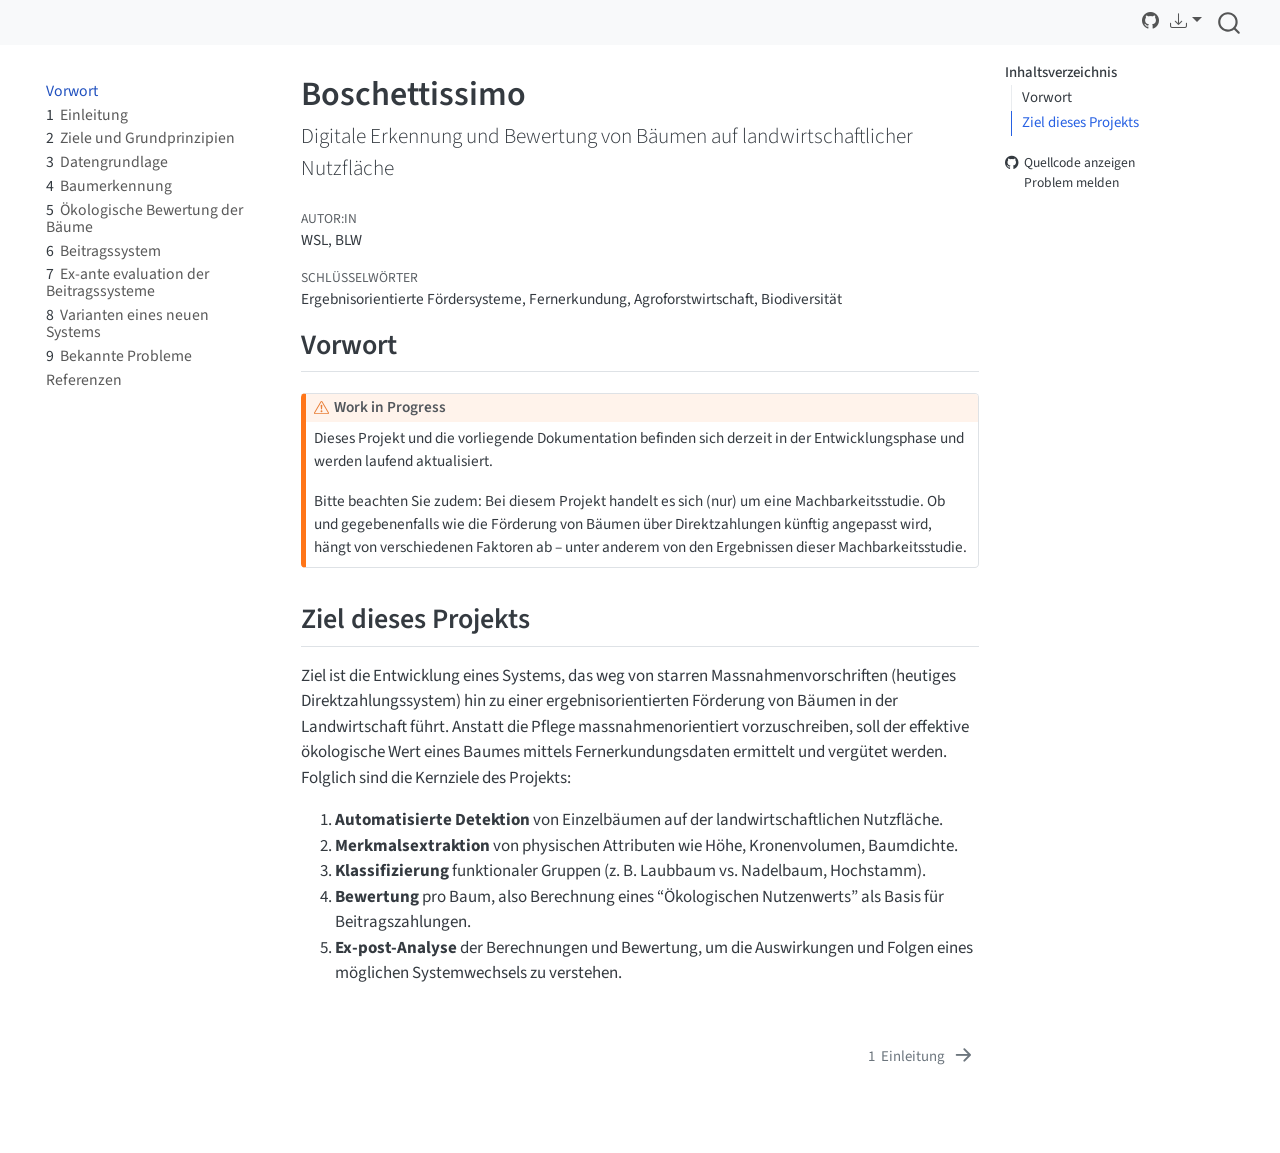
==== commit 6ffee45d: "Built site for gh-pages" ====
--- a/index.html
+++ b/index.html
@@ -2,7 +2,7 @@
 <html xmlns="http://www.w3.org/1999/xhtml" lang="de-CH" xml:lang="de-CH"><head>
 
 <meta charset="utf-8">
-<meta name="generator" content="quarto-1.10.18">
+<meta name="generator" content="quarto-1.11.9">
 
 <meta name="viewport" content="width=device-width, initial-scale=1.0, user-scalable=yes">
 
@@ -41,14 +41,15 @@
 <link href="./intro.html" rel="next">
 <script src="site_libs/quarto-html/quarto.js" type="module"></script>
 <script src="site_libs/quarto-html/tabsets/tabsets.js" type="module"></script>
+<script src="site_libs/quarto-html/scrollable-regions/scrollable-regions.js" type="module"></script>
 <script src="site_libs/quarto-html/popper.min.js"></script>
 <script src="site_libs/quarto-html/tippy.umd.min.js"></script>
 <script src="site_libs/quarto-html/anchor.min.js"></script>
 <link href="site_libs/quarto-html/tippy.css" rel="stylesheet">
-<link href="site_libs/quarto-html/quarto-syntax-highlighting-64a204ab8560d761af7679ceaba22944.css" rel="stylesheet" id="quarto-text-highlighting-styles">
+<link href="site_libs/quarto-html/quarto-syntax-highlighting-63b5708e65d6cd79cd7618c58d0c21e7.css" rel="stylesheet" id="quarto-text-highlighting-styles">
 <script src="site_libs/bootstrap/bootstrap.min.js"></script>
 <link href="site_libs/bootstrap/bootstrap-icons.css" rel="stylesheet">
-<link href="site_libs/bootstrap/bootstrap-3d497cff885f6278d37568d0ef0763f8.min.css" rel="stylesheet" append-hash="true" id="quarto-bootstrap" data-mode="light">
+<link href="site_libs/bootstrap/bootstrap-6a629bff3a0aec5539adec26986c1e98.min.css" rel="stylesheet" append-hash="true" id="quarto-bootstrap" data-mode="light">
 <script id="quarto-search-options" type="application/json">{
   "location": "navbar",
   "copy-button": false,
@@ -80,11 +81,11 @@
 
 </head>
 
-<body class="nav-sidebar floating nav-fixed quarto-light">
+<body class="nav-sidebar floating nav-fixed quarto-light"><a id="quarto-skip-link" class="visually-hidden-focusable" href="#quarto-document-content">Zum Hauptinhalt springen</a>
 
 <div id="quarto-search-results"></div>
   <header id="quarto-header" class="headroom fixed-top">
-    <nav class="navbar navbar-expand-lg " data-bs-theme="dark">
+    <nav class="navbar navbar-expand-lg " data-bs-theme="dark" aria-label="Website">
       <div class="navbar-container container-fluid">
         <div class="quarto-navbar-tools tools-end">
     <a href="https://github.com/blw-ofag-ufag/boschettissimo/tree/main/docs/" title="Quellcode" class="quarto-navigation-tool px-1" aria-label="Quellcode"><i class="bi bi-github"></i></a>
@@ -109,13 +110,13 @@
           <div id="quarto-search" class="" title="Suchen"></div>
       </div> <!-- /container-fluid -->
     </nav>
-  <nav class="quarto-secondary-nav">
+  <nav class="quarto-secondary-nav" aria-label="Symbolleiste">
     <div class="container-fluid d-flex">
       <button type="button" class="quarto-btn-toggle btn" data-bs-toggle="collapse" role="button" data-bs-target=".quarto-sidebar-collapse-item" aria-controls="quarto-sidebar" aria-expanded="false" aria-label="Seitenleiste umschalten" onclick="if (window.quartoToggleHeadroom) { window.quartoToggleHeadroom(); }">
         <i class="bi bi-layout-text-sidebar-reverse"></i>
       </button>
-        <nav class="quarto-page-breadcrumbs" aria-label="breadcrumb"><ol class="breadcrumb"><li class="breadcrumb-item"><a href="./index.html">Vorwort</a></li></ol></nav>
-        <a class="flex-grow-1" role="navigation" data-bs-toggle="collapse" data-bs-target=".quarto-sidebar-collapse-item" aria-controls="quarto-sidebar" aria-expanded="false" aria-label="Seitenleiste umschalten" onclick="if (window.quartoToggleHeadroom) { window.quartoToggleHeadroom(); }">      
+        <nav class="quarto-page-breadcrumbs" aria-label="Pfad"><ol class="breadcrumb"><li class="breadcrumb-item"><a href="./index.html">Vorwort</a></li></ol></nav>
+        <a class="flex-grow-1" data-bs-toggle="collapse" data-bs-target=".quarto-sidebar-collapse-item" onclick="if (window.quartoToggleHeadroom) { window.quartoToggleHeadroom(); }">      
         </a>
     </div>
   </nav>
@@ -123,7 +124,7 @@
 <!-- content -->
 <div id="quarto-content" class="quarto-container page-columns page-rows-contents page-layout-article page-navbar">
 <!-- sidebar -->
-  <nav id="quarto-sidebar" class="sidebar collapse collapse-horizontal quarto-sidebar-collapse-item sidebar-navigation floating overflow-auto">
+  <nav id="quarto-sidebar" class="sidebar collapse collapse-horizontal quarto-sidebar-collapse-item sidebar-navigation floating overflow-auto" aria-label="Bereich">
     <div class="sidebar-menu-container"> 
     <ul class="list-unstyled mt-1">
         <li class="sidebar-item">
@@ -158,8 +159,32 @@
 </li>
         <li class="sidebar-item">
   <div class="sidebar-item-container"> 
+  <a href="./evaluation.html" class="sidebar-item-text sidebar-link">
+ <span class="menu-text"><span class="chapter-number">5</span>&nbsp; <span class="chapter-title">Ökologische Bewertung der Bäume</span></span></a>
+  </div>
+</li>
+        <li class="sidebar-item">
+  <div class="sidebar-item-container"> 
+  <a href="./contribution_system.html" class="sidebar-item-text sidebar-link">
+ <span class="menu-text"><span class="chapter-number">6</span>&nbsp; <span class="chapter-title">Beitragssystem</span></span></a>
+  </div>
+</li>
+        <li class="sidebar-item">
+  <div class="sidebar-item-container"> 
+  <a href="./ex_ante_analysis.html" class="sidebar-item-text sidebar-link">
+ <span class="menu-text"><span class="chapter-number">7</span>&nbsp; <span class="chapter-title">Ex-ante evaluation der Beitragssysteme</span></span></a>
+  </div>
+</li>
+        <li class="sidebar-item">
+  <div class="sidebar-item-container"> 
+  <a href="./variants.html" class="sidebar-item-text sidebar-link">
+ <span class="menu-text"><span class="chapter-number">8</span>&nbsp; <span class="chapter-title">Varianten eines neuen Systems</span></span></a>
+  </div>
+</li>
+        <li class="sidebar-item">
+  <div class="sidebar-item-container"> 
   <a href="./limitations.html" class="sidebar-item-text sidebar-link">
- <span class="menu-text"><span class="chapter-number">5</span>&nbsp; <span class="chapter-title">Bekannte Probleme</span></span></a>
+ <span class="menu-text"><span class="chapter-number">9</span>&nbsp; <span class="chapter-title">Bekannte Probleme</span></span></a>
   </div>
 </li>
         <li class="sidebar-item">
@@ -174,7 +199,7 @@
 <div id="quarto-sidebar-glass" class="quarto-sidebar-collapse-item" data-bs-toggle="collapse" data-bs-target=".quarto-sidebar-collapse-item"></div>
 <!-- margin-sidebar -->
     <div id="quarto-margin-sidebar" class="sidebar margin-sidebar">
-        <nav id="TOC" role="doc-toc" class="toc-active">
+        <nav id="TOC" role="doc-toc" aria-labelledby="toc-title" class="toc-active">
     <h2 id="toc-title">Inhaltsverzeichnis</h2>
    
   <ul>
@@ -184,7 +209,7 @@
 <div class="toc-actions"><ul><li><a href="https://github.com/blw-ofag-ufag/boschettissimo/blob/main/docs/index.qmd" class="toc-action"><i class="bi bi-github"></i>Quellcode anzeigen</a></li><li><a href="https://github.com/blw-ofag-ufag/boschettissimo/issues/new" class="toc-action"><i class="bi empty"></i>Problem melden</a></li></ul></div></nav>
     </div>
 <!-- main -->
-<main class="content" id="quarto-document-content">
+<main class="content" id="quarto-document-content" tabindex="-1">
 
 <header id="title-block-header" class="quarto-title-block default">
 <div class="quarto-title">
@@ -220,7 +245,7 @@
 
 <section id="vorwort" class="level2 unnumbered">
 <h2 class="unnumbered anchored" data-anchor-id="vorwort">Vorwort</h2>
-<div class="callout callout-style-default callout-warning callout-titled" title="Work in Progress">
+<div class="callout callout-style-default callout-warning callout-titled">
 <div class="callout-header d-flex align-content-center">
 <div class="callout-icon-container">
 <i class="callout-icon"></i>
@@ -328,7 +353,8 @@
           return filterRegex.test(href) || localhostRegex.test(href) || mailtoRegex.test(href);
       }
       // Inspect non-navigation links and adorn them if external
-     var links = window.document.querySelectorAll('a[href]:not(.nav-link):not(.navbar-brand):not(.toc-action):not(.sidebar-link):not(.sidebar-item-toggle):not(.pagination-link):not(.no-external):not([aria-hidden]):not(.dropdown-item):not(.quarto-navigation-tool):not(.about-link)');
+      window.quartoDecorateExternalLinks = function (root) {
+     var links = (root || window.document).querySelectorAll('a[href]:not(.nav-link):not(.navbar-brand):not(.toc-action):not(.sidebar-link):not(.sidebar-item-toggle):not(.pagination-link):not(.no-external):not([aria-hidden]):not(.dropdown-item):not(.quarto-navigation-tool):not(.about-link)');
       for (var i=0; i<links.length; i++) {
         const link = links[i];
         if (!isInternal(link.href)) {
@@ -337,8 +363,69 @@
           if (link.dataset.originalHref !== undefined) {
             link.href = link.dataset.originalHref;
           }
-        }
-      }
+          if (!link.classList.contains('no-external-icon')) {
+          }
+        }
+      }
+      };
+      window.quartoDecorateExternalLinks(window.document);
+    // Esc closes the popup (WCAG 1.4.13) and focus leaving both trigger and
+    // popup closes it (WCAG 2.4.11); tippy handles neither for interactive popups.
+    const hideOnEscAndFocusOut = {
+      name: 'hideOnEscAndFocusOut',
+      defaultValue: true,
+      fn(instance) {
+        const dismiss = () => {
+          // A show scheduled by the trigger delay would otherwise reopen it
+          instance.clearDelayTimeouts();
+          instance.hide();
+        };
+        const onKeyDown = (event) => {
+          if (event.key !== 'Escape') {
+            return;
+          }
+          // Keep Esc from also reaching page handlers (e.g. reveal.js overview),
+          // except an open reveal.js slide menu, which Esc should close too.
+          // The menu handles keys only when its keyboard option is on.
+          const menuHandlesEsc = window.Reveal?.getPlugin?.('menu')?.isOpen() &&
+            window.Reveal.getConfig().menu?.keyboard !== false;
+          if (!menuHandlesEsc) {
+            event.stopPropagation();
+          }
+          if (instance.popper.contains(window.document.activeElement)) {
+            // Disabled while refocusing so the focus trigger does not reopen it
+            instance.disable();
+            instance.reference.focus();
+            instance.enable();
+          }
+          dismiss();
+        };
+        const onFocusOut = (event) => {
+          const target = event.relatedTarget;
+          if (target && !instance.reference.contains(target) &&
+              !instance.popper.contains(target)) {
+            dismiss();
+          }
+        };
+        // On the trigger too: a click trigger (code-annotations: select) has no
+        // blur handling. Attached for the instance's lifetime so leaving the
+        // trigger also cancels a show still pending on the trigger delay.
+        instance.reference.addEventListener('focusout', onFocusOut);
+        return {
+          onShow() {
+            window.document.addEventListener('keydown', onKeyDown, true);
+            instance.popper.addEventListener('focusout', onFocusOut);
+          },
+          onHide() {
+            window.document.removeEventListener('keydown', onKeyDown, true);
+            instance.popper.removeEventListener('focusout', onFocusOut);
+          },
+          onDestroy() {
+            instance.reference.removeEventListener('focusout', onFocusOut);
+          },
+        };
+      },
+    };
     function tippyHover(el, contentFn, onTriggerFn, onUntriggerFn) {
       const config = {
         allowHTML: true,
@@ -352,6 +439,7 @@
         interactiveBorder: 10,
         theme: 'quarto',
         placement: 'bottom-start',
+        plugins: [hideOnEscAndFocusOut],
       };
       if (contentFn) {
         config.content = contentFn;
@@ -514,44 +602,54 @@
           const lineIds = lines.map((line) => {
             return targetCell + "-" + line;
           })
-          let top = null;
-          let height = null;
-          let parent = null;
+          // Each band is positioned against its own containing block, which is
+          // not the offsetParent of the lines, so place it from client rects.
+          const placeBand = (band, firstEl, lastEl, codeBlock) => {
+            const container = band.offsetParent;
+            if (container === null) {
+              return;
+            }
+            const containerRect = container.getBoundingClientRect();
+            // Reveal.js scales slides with a transform, so convert client
+            // pixels back to the CSS pixels of the container.
+            const scale = containerRect.height / container.offsetHeight || 1;
+            const firstRect = firstEl.getBoundingClientRect();
+            const lastRect = lastEl.getBoundingClientRect();
+            const top = (firstRect.top - containerRect.top) / scale - container.clientTop + container.scrollTop;
+            const height = (lastRect.bottom - firstRect.top) / scale;
+            band.style.top = top - 2 + "px";
+            band.style.height = height + 4 + "px";
+            if (codeBlock) {
+              // Without the copy button wrapper, the containing block is wider
+              // than the code block, so span the code block explicitly.
+              const blockRect = codeBlock.getBoundingClientRect();
+              band.style.left = (blockRect.left - containerRect.left) / scale - container.clientLeft + container.scrollLeft + "px";
+              band.style.width = blockRect.width / scale + "px";
+            }
+          };
           if (lineIds.length > 0) {
-              //compute the position of the single el (top and bottom and make a div)
-              const el = window.document.getElementById(lineIds[0]);
-              top = el.offsetTop;
-              height = el.offsetHeight;
-              parent = el.parentElement.parentElement;
-            if (lineIds.length > 1) {
-              const lastEl = window.document.getElementById(lineIds[lineIds.length - 1]);
-              const bottom = lastEl.offsetTop + lastEl.offsetHeight;
-              height = bottom - top;
-            }
-            if (top !== null && height !== null && parent !== null) {
-              // cook up a div (if necessary) and position it 
-              let div = window.document.getElementById("code-annotation-line-highlight");
-              if (div === null) {
-                div = window.document.createElement("div");
-                div.setAttribute("id", "code-annotation-line-highlight");
-                div.style.position = 'absolute';
-                parent.appendChild(div);
-              }
-              div.style.top = top - 2 + "px";
-              div.style.height = height + 4 + "px";
-              div.style.left = 0;
-              let gutterDiv = window.document.getElementById("code-annotation-line-highlight-gutter");
-              if (gutterDiv === null) {
-                gutterDiv = window.document.createElement("div");
-                gutterDiv.setAttribute("id", "code-annotation-line-highlight-gutter");
-                gutterDiv.style.position = 'absolute';
-                const codeCell = window.document.getElementById(targetCell);
-                const gutter = codeCell.querySelector('.code-annotation-gutter');
-                gutter.appendChild(gutterDiv);
-              }
-              gutterDiv.style.top = top - 2 + "px";
-              gutterDiv.style.height = height + 4 + "px";
-            }
+            const el = window.document.getElementById(lineIds[0]);
+            const lastEl = window.document.getElementById(lineIds[lineIds.length - 1]);
+            const parent = el.parentElement.parentElement;
+            // cook up a div (if necessary) and position it
+            let div = window.document.getElementById("code-annotation-line-highlight");
+            if (div === null) {
+              div = window.document.createElement("div");
+              div.setAttribute("id", "code-annotation-line-highlight");
+              div.style.position = 'absolute';
+              parent.appendChild(div);
+            }
+            placeBand(div, el, lastEl, parent.closest("div.sourceCode") || parent);
+            let gutterDiv = window.document.getElementById("code-annotation-line-highlight-gutter");
+            if (gutterDiv === null) {
+              gutterDiv = window.document.createElement("div");
+              gutterDiv.setAttribute("id", "code-annotation-line-highlight-gutter");
+              gutterDiv.style.position = 'absolute';
+              const codeCell = window.document.getElementById(targetCell);
+              const gutter = codeCell.querySelector('.code-annotation-gutter');
+              gutter.appendChild(gutterDiv);
+            }
+            placeBand(gutterDiv, el, lastEl);
             selectedAnnoteEl = annoteEl;
           }
         };
@@ -650,7 +748,10 @@
     }
   });
   </script>
-<nav class="page-navigation">
+  <script type="application/javascript">
+  window.quartoScrollableRegionsLabels = {"code":"Scrollbarer Code","output":"Scrollbare Ausgabe"};
+  </script>
+<nav class="page-navigation" aria-label="Seite">
   <div class="nav-page nav-page-previous">
   </div>
   <div class="nav-page nav-page-next">
--- a/site_libs/quarto-html/quarto-syntax-highlighting-63b5708e65d6cd79cd7618c58d0c21e7.css
+++ b/site_libs/quarto-html/quarto-syntax-highlighting-63b5708e65d6cd79cd7618c58d0c21e7.css
@@ -0,0 +1,236 @@
+/* quarto syntax highlight colors */
+:root {
+  --quarto-hl-ot-color: #003B4F;
+  --quarto-hl-at-color: #657422;
+  --quarto-hl-ss-color: #20794D;
+  --quarto-hl-an-color: #5E5E5E;
+  --quarto-hl-fu-color: #4758AB;
+  --quarto-hl-st-color: #20794D;
+  --quarto-hl-cf-color: #003B4F;
+  --quarto-hl-op-color: #5E5E5E;
+  --quarto-hl-er-color: #AD0000;
+  --quarto-hl-bn-color: #AD0000;
+  --quarto-hl-al-color: #AD0000;
+  --quarto-hl-va-color: #111111;
+  --quarto-hl-bu-color: inherit;
+  --quarto-hl-ex-color: inherit;
+  --quarto-hl-pp-color: #AD0000;
+  --quarto-hl-in-color: #5E5E5E;
+  --quarto-hl-vs-color: #20794D;
+  --quarto-hl-wa-color: #5E5E5E;
+  --quarto-hl-do-color: #5E5E5E;
+  --quarto-hl-im-color: #00769E;
+  --quarto-hl-ch-color: #20794D;
+  --quarto-hl-dt-color: #AD0000;
+  --quarto-hl-fl-color: #AD0000;
+  --quarto-hl-co-color: #5E5E5E;
+  --quarto-hl-cv-color: #5E5E5E;
+  --quarto-hl-cn-color: #8f5902;
+  --quarto-hl-sc-color: #5E5E5E;
+  --quarto-hl-dv-color: #AD0000;
+  --quarto-hl-kw-color: #003B4F;
+}
+
+/* other quarto variables */
+:root {
+  --quarto-font-monospace: SFMono-Regular, Menlo, Monaco, Consolas, "Liberation Mono", "Courier New", monospace;
+}
+
+/* syntax highlight based on Pandoc's rules */
+pre > code.sourceCode > span {
+  color: #003B4F;
+}
+
+code.sourceCode > span {
+  color: #003B4F;
+}
+
+div.sourceCode,
+div.sourceCode pre.sourceCode {
+  color: #003B4F;
+}
+
+/* Normal */
+code span {
+  color: #003B4F;
+}
+
+/* Alert */
+code span.al {
+  color: #AD0000;
+  font-style: inherit;
+}
+
+/* Annotation */
+code span.an {
+  color: #5E5E5E;
+  font-style: inherit;
+}
+
+/* Attribute */
+code span.at {
+  color: #657422;
+  font-style: inherit;
+}
+
+/* BaseN */
+code span.bn {
+  color: #AD0000;
+  font-style: inherit;
+}
+
+/* BuiltIn */
+code span.bu {
+  font-style: inherit;
+}
+
+/* ControlFlow */
+code span.cf {
+  color: #003B4F;
+  font-weight: bold;
+  font-style: inherit;
+}
+
+/* Char */
+code span.ch {
+  color: #20794D;
+  font-style: inherit;
+}
+
+/* Constant */
+code span.cn {
+  color: #8f5902;
+  font-style: inherit;
+}
+
+/* Comment */
+code span.co {
+  color: #5E5E5E;
+  font-style: inherit;
+}
+
+/* CommentVar */
+code span.cv {
+  color: #5E5E5E;
+  font-style: italic;
+}
+
+/* Documentation */
+code span.do {
+  color: #5E5E5E;
+  font-style: italic;
+}
+
+/* DataType */
+code span.dt {
+  color: #AD0000;
+  font-style: inherit;
+}
+
+/* DecVal */
+code span.dv {
+  color: #AD0000;
+  font-style: inherit;
+}
+
+/* Error */
+code span.er {
+  color: #AD0000;
+  font-style: inherit;
+}
+
+/* Extension */
+code span.ex {
+  font-style: inherit;
+}
+
+/* Float */
+code span.fl {
+  color: #AD0000;
+  font-style: inherit;
+}
+
+/* Function */
+code span.fu {
+  color: #4758AB;
+  font-style: inherit;
+}
+
+/* Import */
+code span.im {
+  color: #00769E;
+  font-style: inherit;
+}
+
+/* Information */
+code span.in {
+  color: #5E5E5E;
+  font-style: inherit;
+}
+
+/* Keyword */
+code span.kw {
+  color: #003B4F;
+  font-weight: bold;
+  font-style: inherit;
+}
+
+/* Operator */
+code span.op {
+  color: #5E5E5E;
+  font-style: inherit;
+}
+
+/* Other */
+code span.ot {
+  color: #003B4F;
+  font-style: inherit;
+}
+
+/* Preprocessor */
+code span.pp {
+  color: #AD0000;
+  font-style: inherit;
+}
+
+/* SpecialChar */
+code span.sc {
+  color: #5E5E5E;
+  font-style: inherit;
+}
+
+/* SpecialString */
+code span.ss {
+  color: #20794D;
+  font-style: inherit;
+}
+
+/* String */
+code span.st {
+  color: #20794D;
+  font-style: inherit;
+}
+
+/* Variable */
+code span.va {
+  color: #111111;
+  font-style: inherit;
+}
+
+/* VerbatimString */
+code span.vs {
+  color: #20794D;
+  font-style: inherit;
+}
+
+/* Warning */
+code span.wa {
+  color: #5E5E5E;
+  font-style: italic;
+}
+
+.prevent-inlining {
+  content: "</";
+}
+
+/*# sourceMappingURL=054cc16b9e9817627be6994582d2ffb5.css.map */
